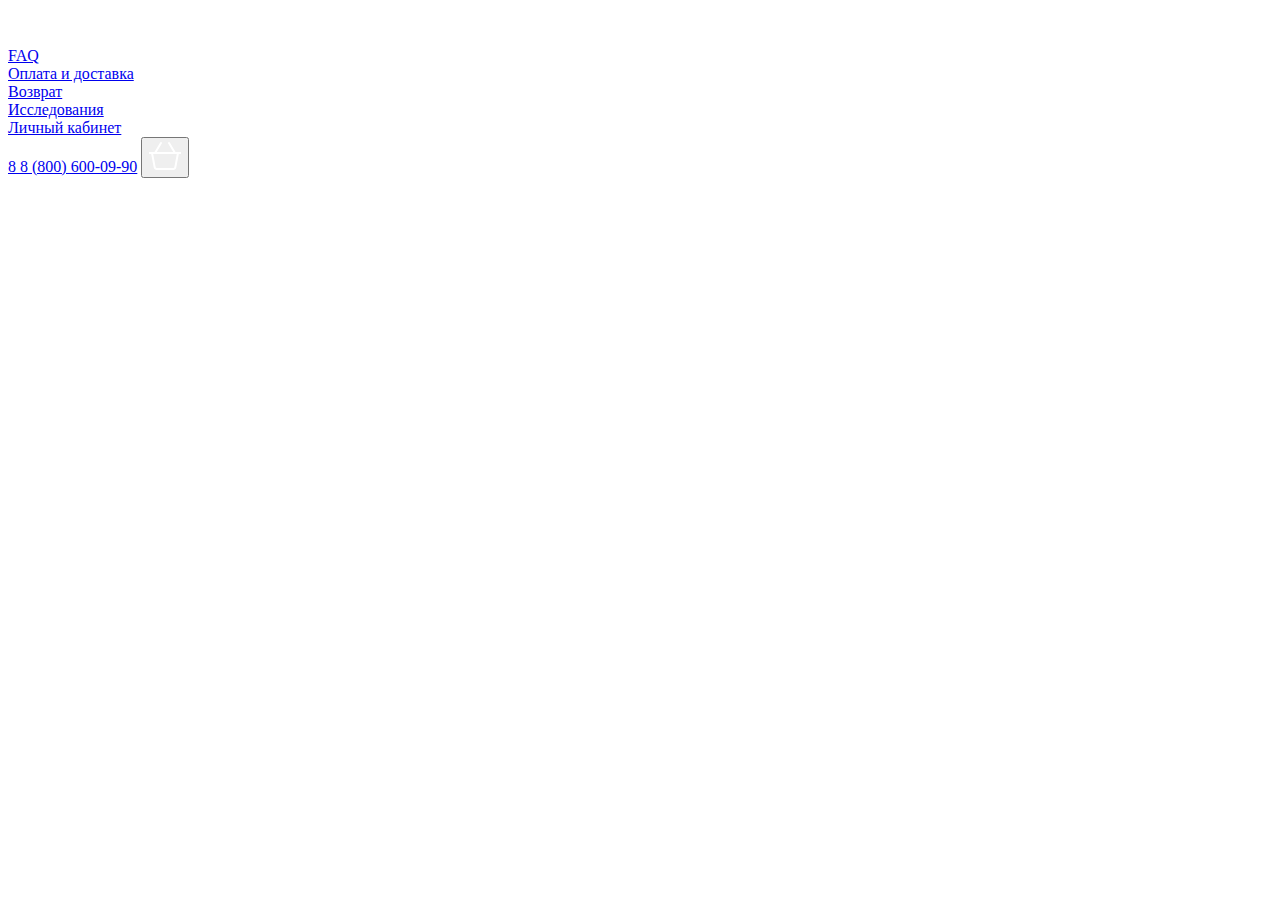
==== TestTask.html @ 8ec12f47 "fix" ====
<!DOCTYPE html>
<html dir="ltr" lang="ru">
<head>
    <meta charset="utf-8">
    <title>NOOTRIS - активируйте иммунитет</title>
    <meta name="description" content="NOOTRIS-АКТИВИРУЙ ИММУНИТЕТ! Всего пять секунд в день помогут укрепить иммунитет и повысить защитные силы организма!">
    <meta content="width=device-width, initial-scale=1.0" name="viewport">
    <meta name="keywords" content="NOOTRIS, напиток, тонизирующий, витаминный, иммунитет" />
    <link rel="stylesheet" href="styles.css">
</head>
<body>
    <header class="page-header">
        <a href="#no_scroll"><img src="logo.svg" width="120px" height="34.53px" alt="Логотип NOOTRIS"></a>
        <nav class="navigation">
            <div class="nav-element">
                <a href="#FAQ">FAQ</a>
            </div>
            <div class="nav-element">
                <a href="#paymentandshipping">Оплата и доставка</a>
            </div>
            <div class="nav-element">
                <a href="#return">Возврат</a>
            </div>
            <div class="nav-element">
                <a href="#research">Исследования</a>
            </div>
            <div class="nav-element">
                <a href="#youraccount">Личный кабинет</a>
            </div>
        </nav>
        <a href="tel: 8 8 (800) 600-09-90">8 8 (800) 600-09-90</a>
        <button class="basket-button">
            <a href="#basket"><img src="basket.svg" width="32px" height="32px" alt="Корзина"></a>
        </button>
    </header>
    <main>

    </main>
</body>
</html>
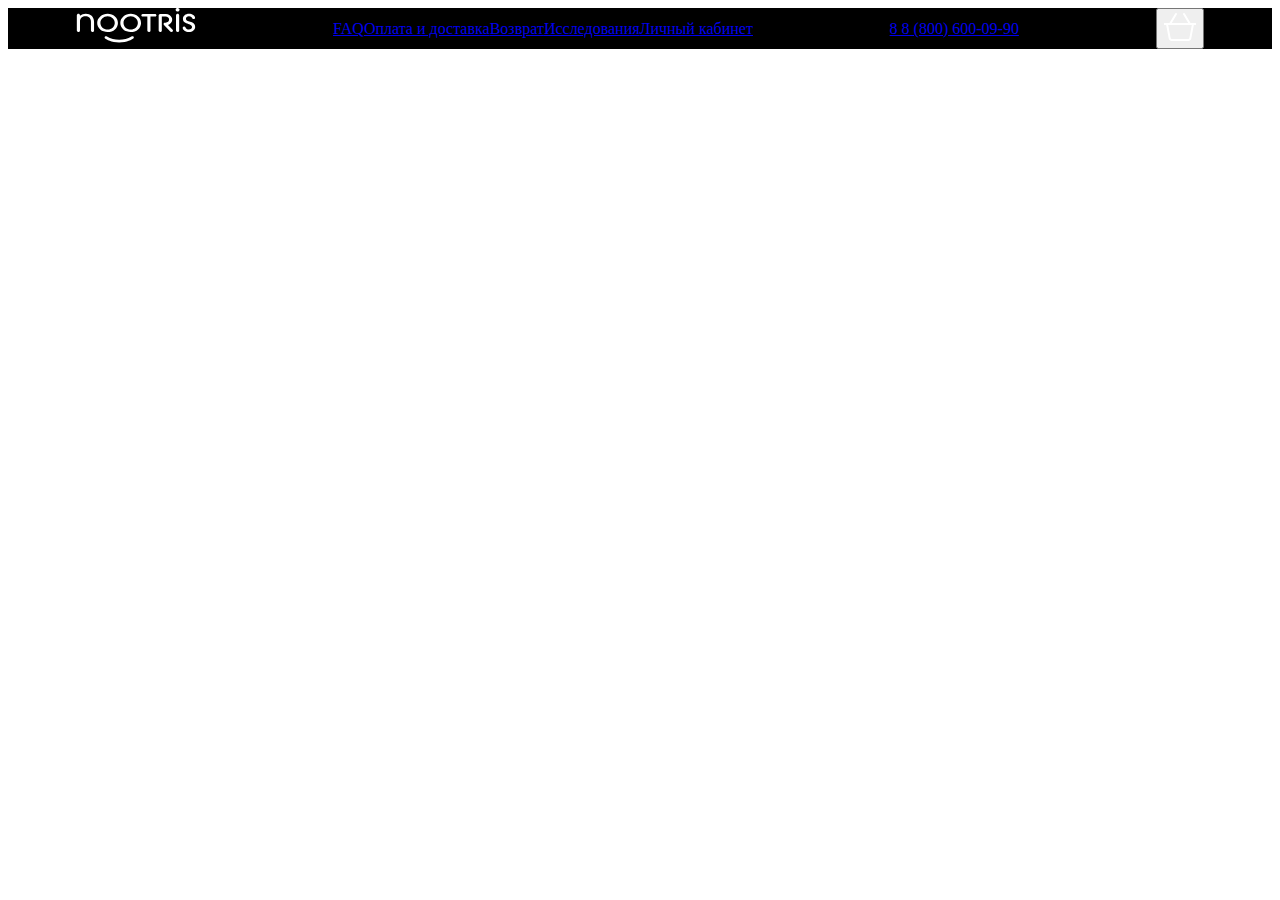
==== commit 909c6b03: "fix" ====
--- a/TestTask.html
+++ b/TestTask.html
@@ -6,11 +6,13 @@
     <meta name="description" content="NOOTRIS-АКТИВИРУЙ ИММУНИТЕТ! Всего пять секунд в день помогут укрепить иммунитет и повысить защитные силы организма!">
     <meta content="width=device-width, initial-scale=1.0" name="viewport">
     <meta name="keywords" content="NOOTRIS, напиток, тонизирующий, витаминный, иммунитет" />
-    <link rel="stylesheet" href="styles.css">
+    <link rel="stylesheet" href="src/styles/styles.css">
 </head>
 <body>
     <header class="page-header">
-        <a href="#no_scroll"><img src="logo.svg" width="120px" height="34.53px" alt="Логотип NOOTRIS"></a>
+        <div class="wrap-logo">
+            <a href="#no_scroll"><img src="src/images/icons/logo.svg" width="120px" height="34.53px" alt="Логотип NOOTRIS"></a>
+        </div>
         <nav class="navigation">
             <div class="nav-element">
                 <a href="#FAQ">FAQ</a>
@@ -30,7 +32,7 @@
         </nav>
         <a href="tel: 8 8 (800) 600-09-90">8 8 (800) 600-09-90</a>
         <button class="basket-button">
-            <a href="#basket"><img src="basket.svg" width="32px" height="32px" alt="Корзина"></a>
+            <a href="#basket"><img src="src/images/icons/basket.svg" width="32px" height="32px" alt="Корзина"></a>
         </button>
     </header>
     <main>
--- a/src/styles/styles.css
+++ b/src/styles/styles.css
@@ -0,0 +1,20 @@
+.page-header {
+    background-color: black;
+    display: flex;
+    justify-content: space-around;
+    align-items: center;
+    flex-wrap: wrap;
+}
+
+.navigation {
+    display: flex;
+    justify-content: space-between;
+    align-items: center;
+    flex-wrap: wrap;
+}
+
+.wrap-logo {
+    display: flex;
+    align-items: center;
+    align-self: flex-start;
+}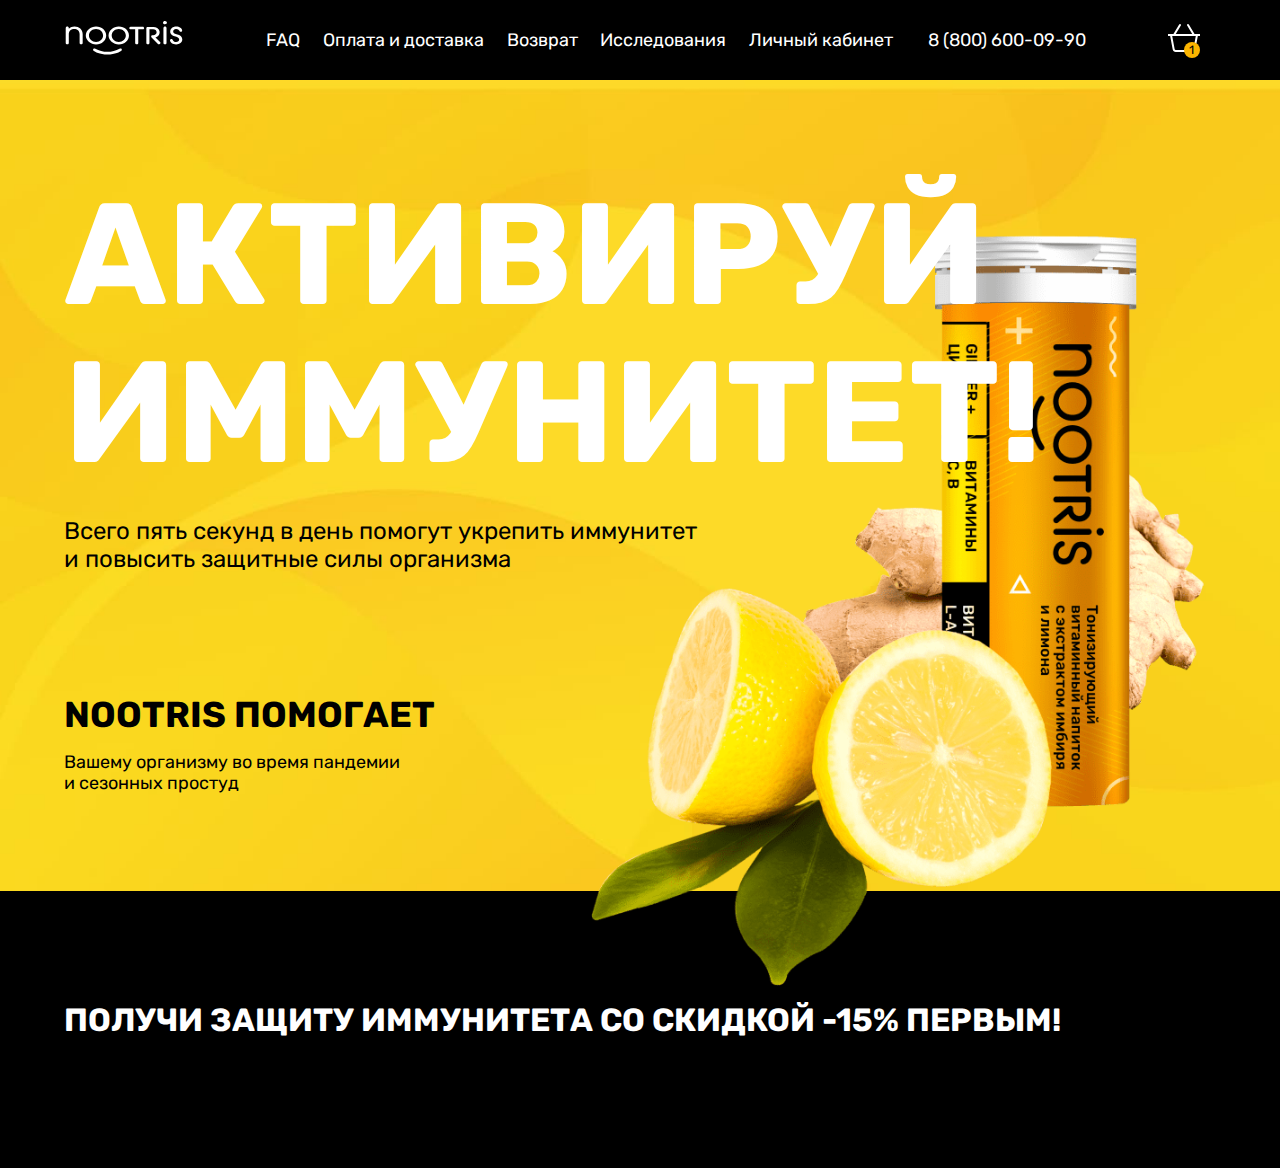
==== commit a142ccb8: "fixes" ====
--- a/TestTask.html
+++ b/TestTask.html
@@ -1,42 +1,78 @@
 <!DOCTYPE html>
 <html dir="ltr" lang="ru">
+
 <head>
     <meta charset="utf-8">
     <title>NOOTRIS - активируйте иммунитет</title>
-    <meta name="description" content="NOOTRIS-АКТИВИРУЙ ИММУНИТЕТ! Всего пять секунд в день помогут укрепить иммунитет и повысить защитные силы организма!">
+    <meta name="description"
+        content="NOOTRIS-АКТИВИРУЙ ИММУНИТЕТ! Всего пять секунд в день помогут укрепить иммунитет и повысить защитные силы организма!">
     <meta content="width=device-width, initial-scale=1.0" name="viewport">
     <meta name="keywords" content="NOOTRIS, напиток, тонизирующий, витаминный, иммунитет" />
+    <link rel="preconnect" href="https://fonts.googleapis.com">
+    <link rel="preconnect" href="https://fonts.gstatic.com" crossorigin>
+    <link href="https://fonts.googleapis.com/css2?family=Rubik:wght@400;700&display=swap" rel="stylesheet">
+
     <link rel="stylesheet" href="src/styles/styles.css">
 </head>
+
 <body>
     <header class="page-header">
-        <div class="wrap-logo">
-            <a href="#no_scroll"><img src="src/images/icons/logo.svg" width="120px" height="34.53px" alt="Логотип NOOTRIS"></a>
-        </div>
+        <a class="logo" href="#no_scroll">
+            <img class="logo-img" src="src/images/icons/logo.svg" alt="Логотип NOOTRIS">
+        </a>
         <nav class="navigation">
-            <div class="nav-element">
-                <a href="#FAQ">FAQ</a>
-            </div>
-            <div class="nav-element">
-                <a href="#paymentandshipping">Оплата и доставка</a>
-            </div>
-            <div class="nav-element">
-                <a href="#return">Возврат</a>
-            </div>
-            <div class="nav-element">
-                <a href="#research">Исследования</a>
-            </div>
-            <div class="nav-element">
-                <a href="#youraccount">Личный кабинет</a>
-            </div>
+            <ul class="nav-list">
+                <li><a class="nav-link" href="#FAQ">FAQ</a></li>
+                <li><a class="nav-link" href="#paymentandshipping">Оплата и доставка</a></li>
+                <li><a class="nav-link" href="#return">Возврат</a></li>
+                <li><a class="nav-link" href="#research">Исследования</a></li>
+                <li><a class="nav-link" href="#youraccount">Личный кабинет</a></li>
+            </ul>
         </nav>
-        <a href="tel: 8 8 (800) 600-09-90">8 8 (800) 600-09-90</a>
-        <button class="basket-button">
-            <a href="#basket"><img src="src/images/icons/basket.svg" width="32px" height="32px" alt="Корзина"></a>
-        </button>
+        <a class="telephone" href="tel: 8 (800) 600-09-90">8 (800) 600-09-90</a>
+        <a class="cart" href="#basket">
+            <svg width="32" height="32" viewBox="0 0 32 32" fill="none" xmlns="http://www.w3.org/2000/svg">
+                <g clip-path="url(#clip0_378_8)">
+                    <path
+                        d="M32 12H26.5662L20.8575 2.48535C20.5743 2.01272 19.96 1.8584 19.4854 2.14259C19.0118 2.42678 18.8585 3.041 19.1427 3.51464L24.2338 12H7.76622L12.8574 3.51458C13.1416 3.04093 12.9883 2.42671 12.5147 2.14252C12.0391 1.85834 11.4268 2.01265 11.1426 2.48528L5.43389 11.9999H0V13.9999H2.17042L4.71093 27.5517C4.97653 28.9707 6.21676 30 7.66018 30H24.3399C25.7832 30 27.0235 28.9707 27.2881 27.5527L29.8295 13.9999H32.0001C32 13.9999 32 12 32 12ZM25.3222 27.1846C25.2344 27.6572 24.8213 28 24.3398 28H7.66018C7.17873 28 6.76568 27.6573 6.67681 27.1836L4.20463 13.9999H27.7954L25.3222 27.1846Z"
+                        fill="white" />
+                </g>
+                <defs>
+                    <clipPath id="clip0_378_8">
+                        <rect width="32" height="32" fill="white" />
+                    </clipPath>
+                </defs>
+            </svg>
+            <span class="cart-count">
+                1
+            </span>
+        </a>
     </header>
     <main>
+        <section class="main-section">
+            <div class="container">
+                <h1 class="title">АКТИВИРУЙ ИММУНИТЕТ!</h1>
+                <p class="title-text">Всего пять секунд в день помогут укрепить иммунитет <br>
+                    и повысить защитные силы организма</p>
+                <h2 class="subtitle">NOOTRIS ПОМОГАЕТ</h2>
+                <p class="subtitle-text">Вашему организму во время пандемии <br>
+                    и сезонных простуд</p>
+            </div>
+            <img src="src/images/product.png" class="product-img" alt="Фото продукта">
+        </section>
+        <section class="promo-section">
+            <h1 class="promo-title">ПОЛУЧИ ЗАЩИТУ ИММУНИТЕТА СО СКИДКОЙ -15% ПЕРВЫМ!</h1>
+            <div class="sale-price">
 
+            </div>
+            <div class="benefits">
+
+            </div>
+            <button class="checkout">
+
+            </button>
+        </section>
     </main>
 </body>
+
 </html>--- a/src/styles/styles.css
+++ b/src/styles/styles.css
@@ -1,20 +1,163 @@
+:root {
+    --orange: #FCB500;
+}
+
+
+* {
+    padding: 0;
+    margin: 0;
+    box-sizing: border-box;
+}
+
+body {
+    font-family: 'Rubik', sans-serif;
+    color: #FFFFFF;
+    font-weight: 400;
+    max-width: 1440px;
+    width: 100%;
+}
+
+ul {
+    list-style: none;
+}
+
+a {
+    text-decoration: none;
+    display: inline-block;
+}
+
+input,
+textarea,
+button {
+    -webkit-appearance: none;
+    -webkit-border-radius: 0;
+}
+
+button {
+    background: transparent;
+    border: none;
+    position: relative;
+}
+
+/* page header */
+
 .page-header {
     background-color: black;
     display: flex;
-    justify-content: space-around;
+    justify-content: space-between;
     align-items: center;
-    flex-wrap: wrap;
+    padding: 0 80px 0 64px;
+    height: 80px;
 }
 
 .navigation {
+    width: 57%;
+}
+
+.nav-list {
     display: flex;
     justify-content: space-between;
-    align-items: center;
-    flex-wrap: wrap;
 }
 
-.wrap-logo {
-    display: flex;
-    align-items: center;
-    align-self: flex-start;
+.logo-img {
+    width: 120px;
+    height: 34px;
+}
+
+.nav-link,
+.telephone {
+    font-size: 18px;
+    transition: color 0.3s;
+    padding: 0 10px;
+    color: #FFFFFF;
+}
+
+.nav-link:hover,
+.telephone:hover {
+    color: var(--orange);
+}
+
+.telephone {
+    margin-left: -5%;
+}
+
+.cart {
+    position: relative;
+}
+
+.cart svg path {
+    transition: fill 0.3s;
+}
+
+.cart:hover svg path {
+    fill: var(--orange);
+}
+
+.cart-count {
+    height: 16px;
+    width: 16px;
+    border-radius: 100%;
+    color: black;
+    background-color: var(--orange);
+    position: absolute;
+    bottom: 0;
+    right: 0;
+    text-align: center;
+    font-size: 12px;
+    line-height: 16px;
+}
+
+/* main section */
+
+.main-section {
+    background: url(../images/bg.jpg) no-repeat;
+    background-size: cover;
+    padding: 96px 64px;
+    position: relative;
+}
+
+.container {
+    position: relative;
+    z-index: 2;
+}
+
+.title {
+    font-weight: 700;
+    font-size: 144px;
+    line-height: 1.1;
+    margin-bottom: 24px;
+}
+
+.title-text {
+    font-size: 24px;
+    line-height: 28px;
+    color: black;
+    margin-bottom: 120px;
+}
+
+.subtitle {
+    font-weight: 700;
+    font-size: 36px;
+    color: black;
+    margin-bottom: 16px;
+}
+
+.subtitle-text {
+    font-size: 18px;
+    line-height: 1.2;
+    color:black;
+}
+
+.product-img {
+    position: absolute;
+    width: 57.3%;
+    bottom: -12.5%;
+    right: 0;
+}
+
+/* promo section */
+
+.promo-section {
+    padding: 110px 64px;
+    background-color: black;
 }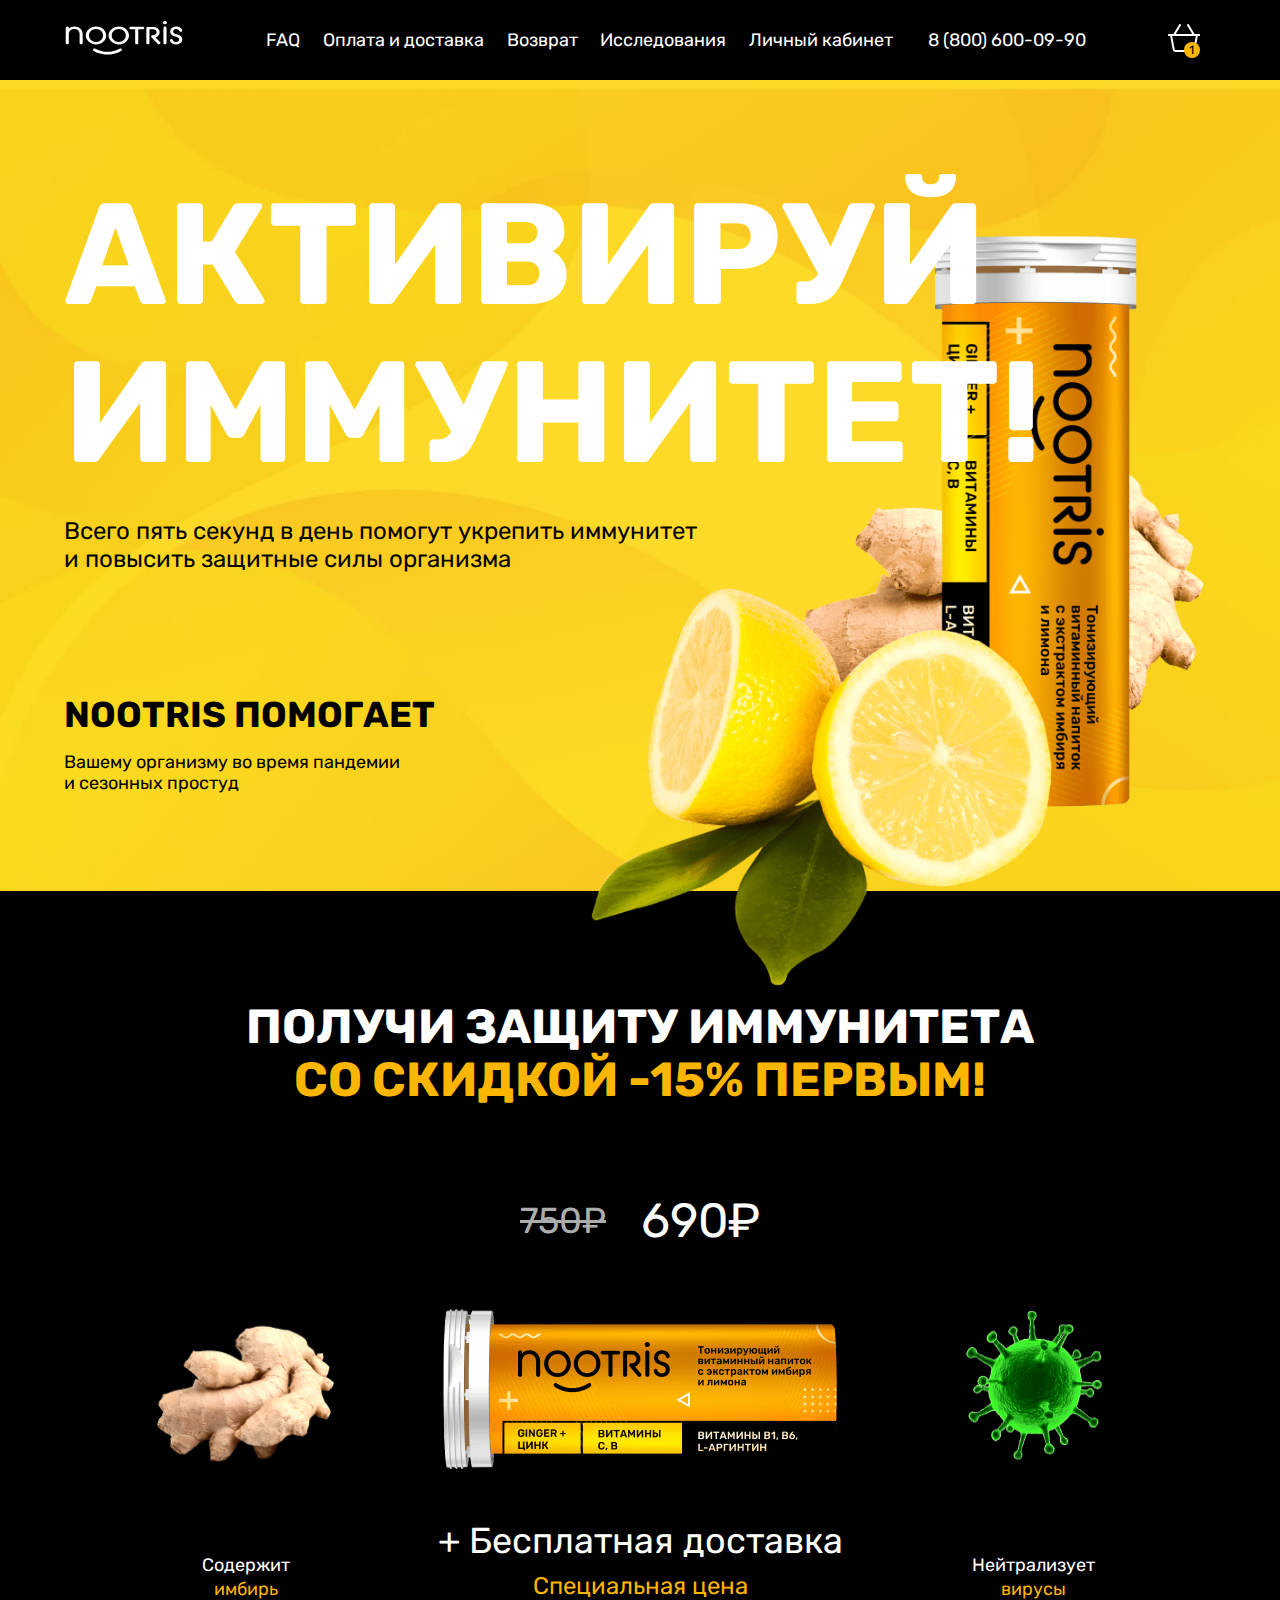
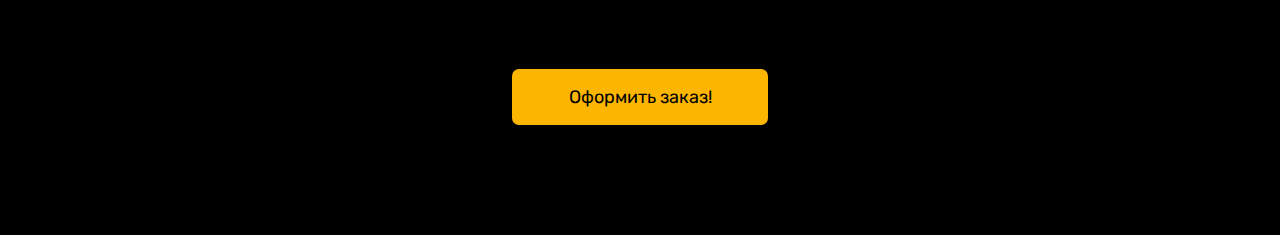
==== commit 21799236: "add promo-section" ====
--- a/TestTask.html
+++ b/TestTask.html
@@ -61,15 +61,36 @@
             <img src="src/images/product.png" class="product-img" alt="Фото продукта">
         </section>
         <section class="promo-section">
-            <h1 class="promo-title">ПОЛУЧИ ЗАЩИТУ ИММУНИТЕТА СО СКИДКОЙ -15% ПЕРВЫМ!</h1>
+            <h2 class="promo-title">Получи защиту иммунитета<span>со скидкой -15% первым!</span></h2>
             <div class="sale-price">
-
+               <span>750&#8381;</span>
+               <span>690&#8381;</span>
             </div>
             <div class="benefits">
-
+                <div class="benefit-item">
+                    <img src="src/images/ginger.png" class="benefit-img" alt="фото имбиря">
+                    <div class="benefit-text">
+                        <span>Содержит</span>
+                        <span>имбирь</span>
+                    </div>
+                </div>
+                <div class="benefit-item selected">
+                    <img src="src/images/nootris.png" class="benefit-img" alt="фото NOOTRIS">
+                    <div class="benefit-text">
+                        <span>+ Бесплатная доставка</span>
+                        <span>Специальная цена</span>
+                    </div>
+                </div>
+                <div class="benefit-item">
+                    <img src="src/images/vorus.png" class="benefit-img" alt="фото воруса">
+                    <div class="benefit-text">
+                        <span>Нейтрализует</span>
+                        <span>вирусы</span>
+                    </div>
+                </div>
             </div>
-            <button class="checkout">
-
+            <button class="checkout-btn">
+                Оформить заказ!
             </button>
         </section>
     </main>
--- a/src/styles/styles.css
+++ b/src/styles/styles.css
@@ -37,6 +37,7 @@
     background: transparent;
     border: none;
     position: relative;
+    font-family: 'Rubik', sans-serif;
 }
 
 /* page header */
@@ -48,6 +49,8 @@
     align-items: center;
     padding: 0 80px 0 64px;
     height: 80px;
+    position: relative;
+    z-index: 2;
 }
 
 .navigation {
@@ -160,4 +163,108 @@
 .promo-section {
     padding: 110px 64px;
     background-color: black;
+    display: flex;
+    flex-direction: column;
+    align-items: center;
+}
+
+.promo-title {
+    font-weight: 700;
+    font-size: 48px;
+    line-height: 1.1;
+    text-transform: uppercase;
+    text-align: center;
+    margin-bottom: 85px;
+}
+
+.promo-title span {
+    display: block;
+    color: var(--orange);
+}
+
+.sale-price {
+    display: flex;
+    align-items: center;
+    margin-bottom: 60px;
+}
+
+.sale-price span {
+    font-size: 48px;
+    display: inline-block;
+}
+
+.sale-price span:first-child {
+    font-size: 36px;
+    margin-right: 35px;
+    color: #ADADAD;
+    text-decoration: line-through;
+}
+
+.benefits {
+    display: flex;
+    width: 85%;
+    align-items: center;
+    margin-bottom: 65px;
+    justify-content: space-between;
+}
+
+.benefit-item {
+    display: flex;
+    flex-direction: column;
+    align-items: center;
+}
+
+.benefit-img {
+    width: 192px;
+    height: 165px;
+    margin-bottom: 78px;
+    transition: transform 0.3s;
+}
+
+.benefit-img:hover {
+    transform: scale(1.1);
+}
+
+.benefit-item.selected .benefit-img {
+    width: 480px;
+    height: 160px;
+    margin-bottom: 45px;
+} 
+
+.benefit-text {
+    font-size: 18px;
+    line-height: 1.3;
+    text-align: center;
+}
+
+.benefit-text span:last-child {
+    display: block;
+    color: var(--orange);
+}
+
+.benefit-item.selected .benefit-text {
+    font-size: 36px;
+    line-height: 1.5;
+
+}
+
+.benefit-item.selected .benefit-text span:last-child {
+    font-size: 24px;
+}
+
+.checkout-btn {
+    width: 256px;
+    height: 56px;
+    background-color: var(--orange);
+    text-align: center;
+    border-radius: 7px;
+    font-size: 18px;
+    cursor: pointer;
+    transition-property: background-color, transform;
+    transition-duration: 0.3s;
+}
+
+.checkout-btn:hover {
+    background-color: #c28c01;
+    transform: scale(1.05);
 }